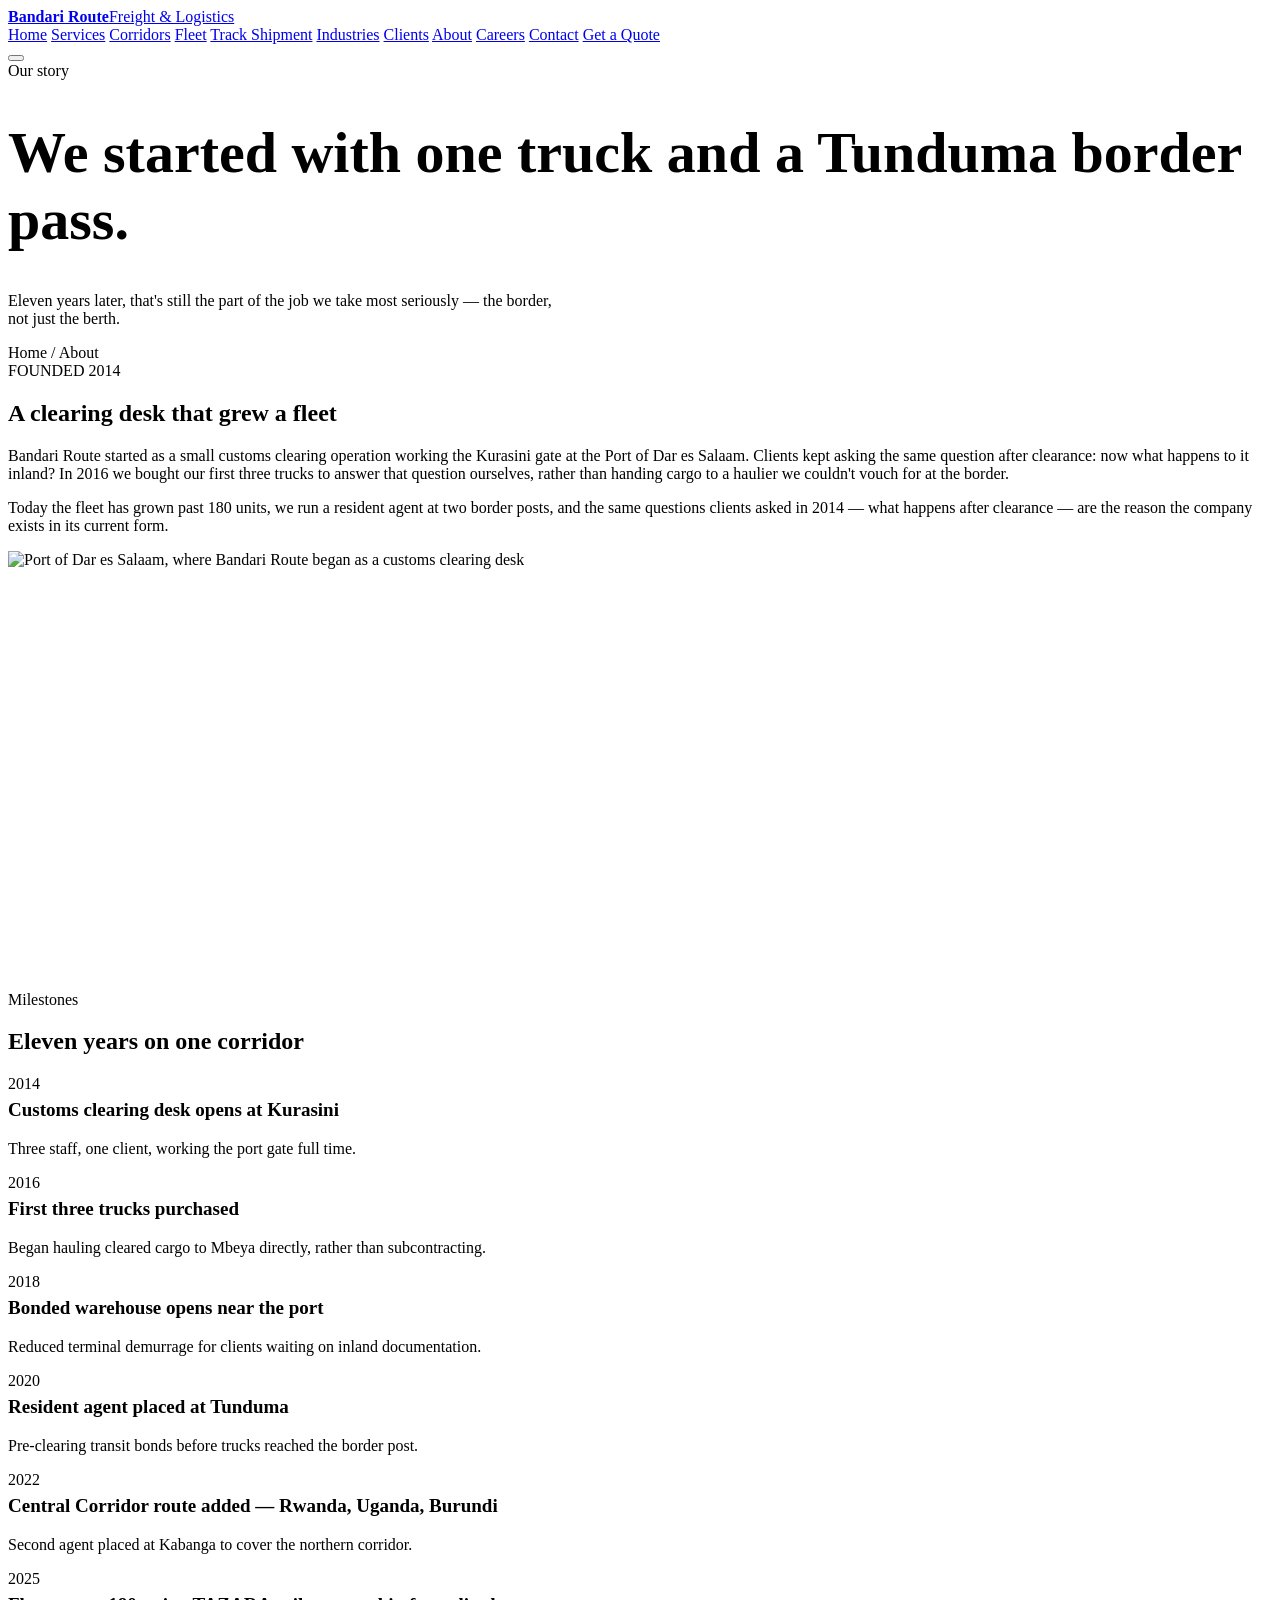
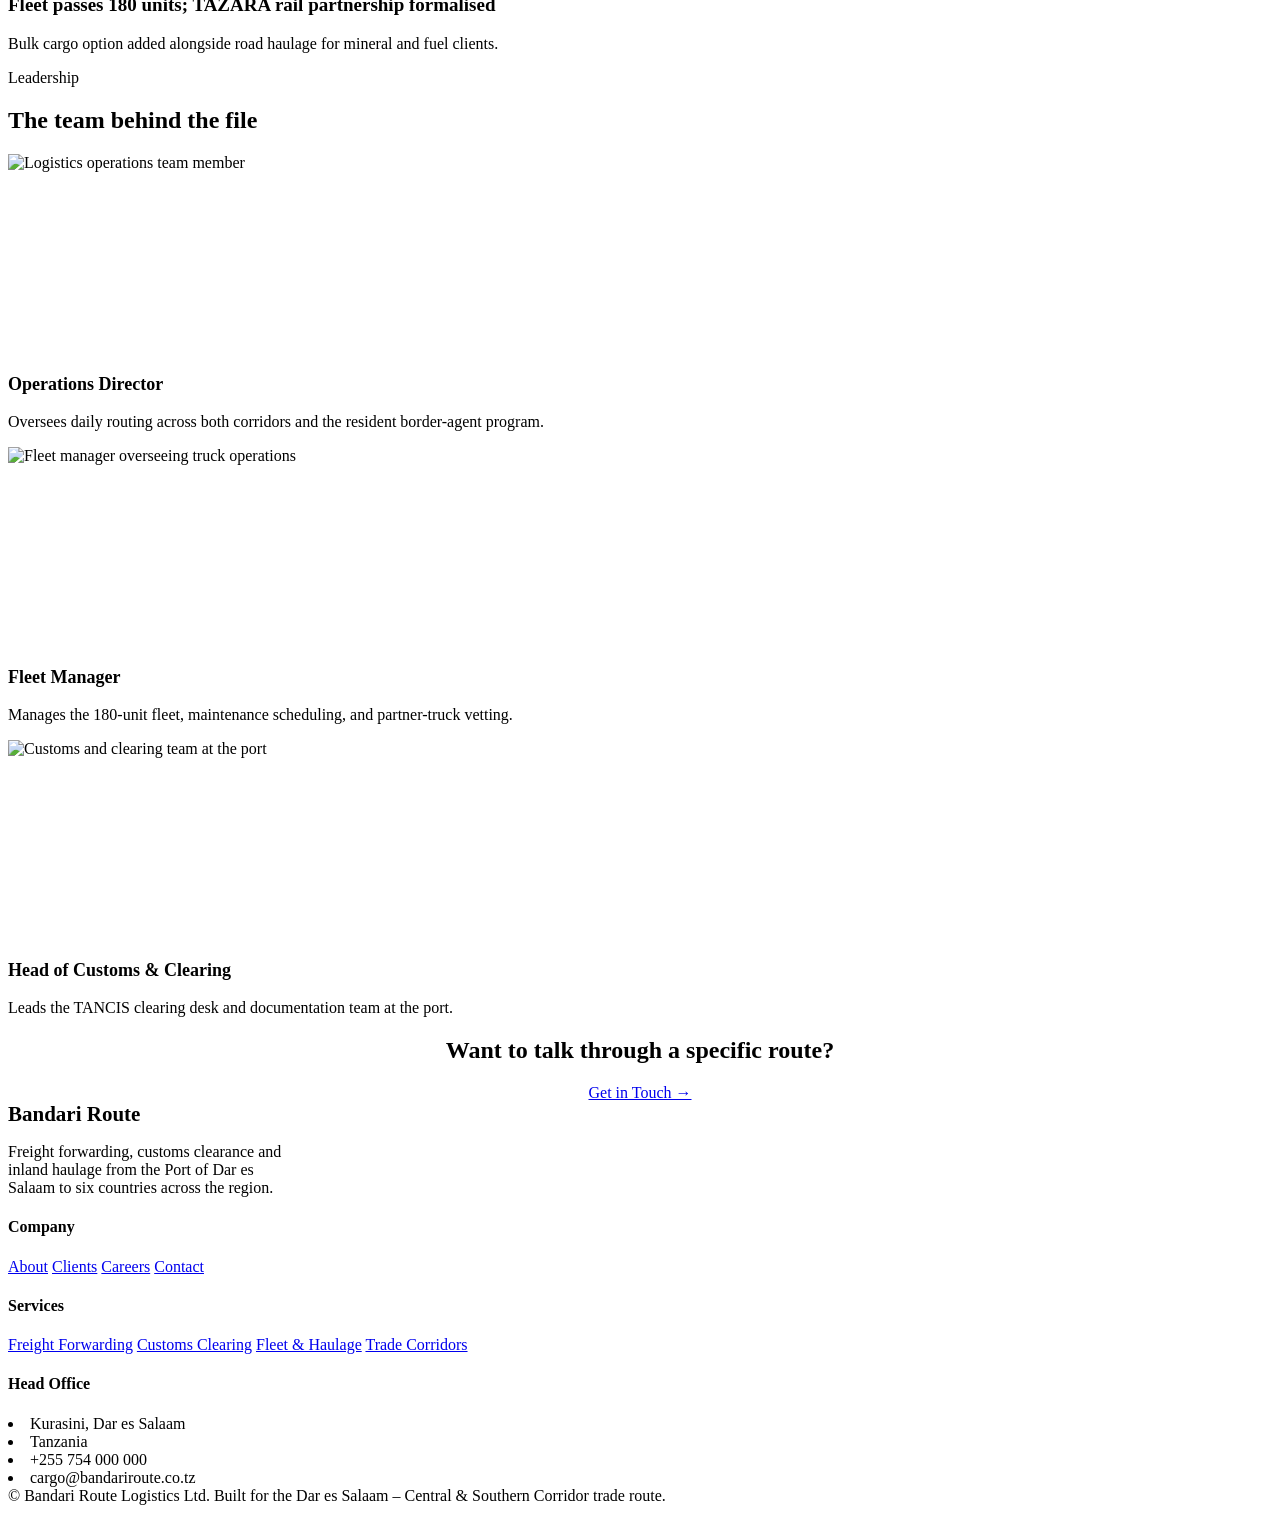
==== about.html @ 2009035c "Add files via upload" ====
<!DOCTYPE html>
<html lang="en">
<head>
<meta charset="UTF-8">
<meta name="viewport" content="width=device-width, initial-scale=1.0">
<title>About — Bandari Route Logistics</title>
<link rel="stylesheet" href="assets/styles.css">
</head>
<body>

<header class="site-nav">
  <div class="wrap nav-inner">
    <a href="index.html" class="logo"><b>Bandari Route</b><span>Freight &amp; Logistics</span></a>
    <nav class="nav-links">
      <a href="index.html">Home</a>
      <a href="services.html">Services</a>
      <a href="corridors.html">Corridors</a>
      <a href="fleet.html">Fleet</a>
      <a href="tracking.html">Track Shipment</a>
      <a href="industries.html">Industries</a>
      <a href="clients.html">Clients</a>
      <a href="about.html">About</a>
      <a href="careers.html">Careers</a>
      <a href="contact.html">Contact</a>
      <a href="contact.html" class="nav-cta">Get a Quote</a>
    </nav>
    <button class="nav-toggle" aria-label="Menu"><span></span><span></span><span></span></button>
  </div>
</header>

<div class="page-head dark">
  <div class="wrap">
    <div class="eyebrow">Our story</div>
    <h1 style="font-size:clamp(34px,5vw,58px);">We started with one truck and a Tunduma border pass.</h1>
    <p class="mt-16" style="max-width:560px;">Eleven years later, that's still the part of the job we take most seriously — the border, not just the berth.</p>
    <div class="crumb">Home <span>/</span> About</div>
  </div>
</div>

<section class="bg-paper">
  <div class="wrap grid-2" style="align-items:center;">
    <div class="reveal">
      <span class="waypoint">FOUNDED 2014</span>
      <h2>A clearing desk that grew a fleet</h2>
      <p class="mt-20">Bandari Route started as a small customs clearing operation working the Kurasini gate at the Port of Dar es Salaam. Clients kept asking the same question after clearance: now what happens to it inland? In 2016 we bought our first three trucks to answer that question ourselves, rather than handing cargo to a haulier we couldn't vouch for at the border.</p>
      <p class="mt-16">Today the fleet has grown past 180 units, we run a resident agent at two border posts, and the same questions clients asked in 2014 — what happens after clearance — are the reason the company exists in its current form.</p>
    </div>
    <div class="reveal photo-frame" style="height:440px;">
      <img src="https://commons.wikimedia.org/wiki/Special:FilePath/Dar-es-salaam%20Port.jpg?width=900" alt="Port of Dar es Salaam, where Bandari Route began as a customs clearing desk">
    </div>
  </div>
</section>

<section class="bg-sand">
  <div class="wrap">
    <div class="section-head reveal">
      <div class="eyebrow">Milestones</div>
      <h2>Eleven years on one corridor</h2>
    </div>
    <div class="tl reveal">
      <div class="tl-item">
        <div class="tl-year">2014</div>
        <h3 style="font-size:19px;margin-top:6px;">Customs clearing desk opens at Kurasini</h3>
        <p class="mt-8 small">Three staff, one client, working the port gate full time.</p>
      </div>
      <div class="tl-item">
        <div class="tl-year">2016</div>
        <h3 style="font-size:19px;margin-top:6px;">First three trucks purchased</h3>
        <p class="mt-8 small">Began hauling cleared cargo to Mbeya directly, rather than subcontracting.</p>
      </div>
      <div class="tl-item">
        <div class="tl-year">2018</div>
        <h3 style="font-size:19px;margin-top:6px;">Bonded warehouse opens near the port</h3>
        <p class="mt-8 small">Reduced terminal demurrage for clients waiting on inland documentation.</p>
      </div>
      <div class="tl-item">
        <div class="tl-year">2020</div>
        <h3 style="font-size:19px;margin-top:6px;">Resident agent placed at Tunduma</h3>
        <p class="mt-8 small">Pre-clearing transit bonds before trucks reached the border post.</p>
      </div>
      <div class="tl-item">
        <div class="tl-year">2022</div>
        <h3 style="font-size:19px;margin-top:6px;">Central Corridor route added — Rwanda, Uganda, Burundi</h3>
        <p class="mt-8 small">Second agent placed at Kabanga to cover the northern corridor.</p>
      </div>
      <div class="tl-item">
        <div class="tl-year">2025</div>
        <h3 style="font-size:19px;margin-top:6px;">Fleet passes 180 units; TAZARA rail partnership formalised</h3>
        <p class="mt-8 small">Bulk cargo option added alongside road haulage for mineral and fuel clients.</p>
      </div>
    </div>
  </div>
</section>

<section class="bg-paper">
  <div class="wrap">
    <div class="section-head reveal">
      <div class="eyebrow">Leadership</div>
      <h2>The team behind the file</h2>
    </div>
    <div class="grid-3">
      <div class="card reveal">
        <div class="photo-frame" style="height:200px;margin-bottom:20px;"><img src="https://commons.wikimedia.org/wiki/Special:FilePath/Workers%20on%20Tazara%20Railway.jpg?width=600" alt="Logistics operations team member"></div>
        <h3 style="font-size:18px;">Operations Director</h3>
        <p class="mt-8 small">Oversees daily routing across both corridors and the resident border-agent program.</p>
      </div>
      <div class="card reveal">
        <div class="photo-frame" style="height:200px;margin-bottom:20px;"><img src="https://commons.wikimedia.org/wiki/Special:FilePath/Trucks%20in%20Tanzania.JPG?width=600" alt="Fleet manager overseeing truck operations"></div>
        <h3 style="font-size:18px;">Fleet Manager</h3>
        <p class="mt-8 small">Manages the 180-unit fleet, maintenance scheduling, and partner-truck vetting.</p>
      </div>
      <div class="card reveal">
        <div class="photo-frame" style="height:200px;margin-bottom:20px;"><img src="https://commons.wikimedia.org/wiki/Special:FilePath/A%20ship%20leaving%20Dar%20es%20salaam%20port.jpg?width=600" alt="Customs and clearing team at the port"></div>
        <h3 style="font-size:18px;">Head of Customs &amp; Clearing</h3>
        <p class="mt-8 small">Leads the TANCIS clearing desk and documentation team at the port.</p>
      </div>
    </div>
  </div>
</section>

<section class="bg-night dark section-tight">
  <div class="wrap" style="text-align:center;">
    <div class="reveal">
      <h2>Want to talk through a specific route?</h2>
      <div class="mt-32"><a href="contact.html" class="btn btn-solid">Get in Touch →</a></div>
    </div>
  </div>
</section>

<footer>
  <div class="wrap">
    <div class="footer-grid">
      <div>
        <b style="color:var(--paper); font-family:var(--display); font-size:21px;">Bandari Route</b>
        <p class="small mt-16" style="max-width:280px;">Freight forwarding, customs clearance and inland haulage from the Port of Dar es Salaam to six countries across the region.</p>
      </div>
      <div>
        <h4>Company</h4>
        <a href="about.html">About</a>
        <a href="clients.html">Clients</a>
        <a href="careers.html">Careers</a>
        <a href="contact.html">Contact</a>
      </div>
      <div>
        <h4>Services</h4>
        <a href="services.html">Freight Forwarding</a>
        <a href="services.html">Customs Clearing</a>
        <a href="fleet.html">Fleet &amp; Haulage</a>
        <a href="corridors.html">Trade Corridors</a>
      </div>
      <div>
        <h4>Head Office</h4>
        <li>Kurasini, Dar es Salaam</li>
        <li>Tanzania</li>
        <li>+255 754 000 000</li>
        <li>cargo@bandariroute.co.tz</li>
      </div>
    </div>
    <div class="footer-bottom">
      <span>© <span class="year"></span> Bandari Route Logistics Ltd.</span>
      <span>Built for the Dar es Salaam – Central &amp; Southern Corridor trade route.</span>
    </div>
  </div>
</footer>

<script src="assets/script.js"></script>
</body>
</html>
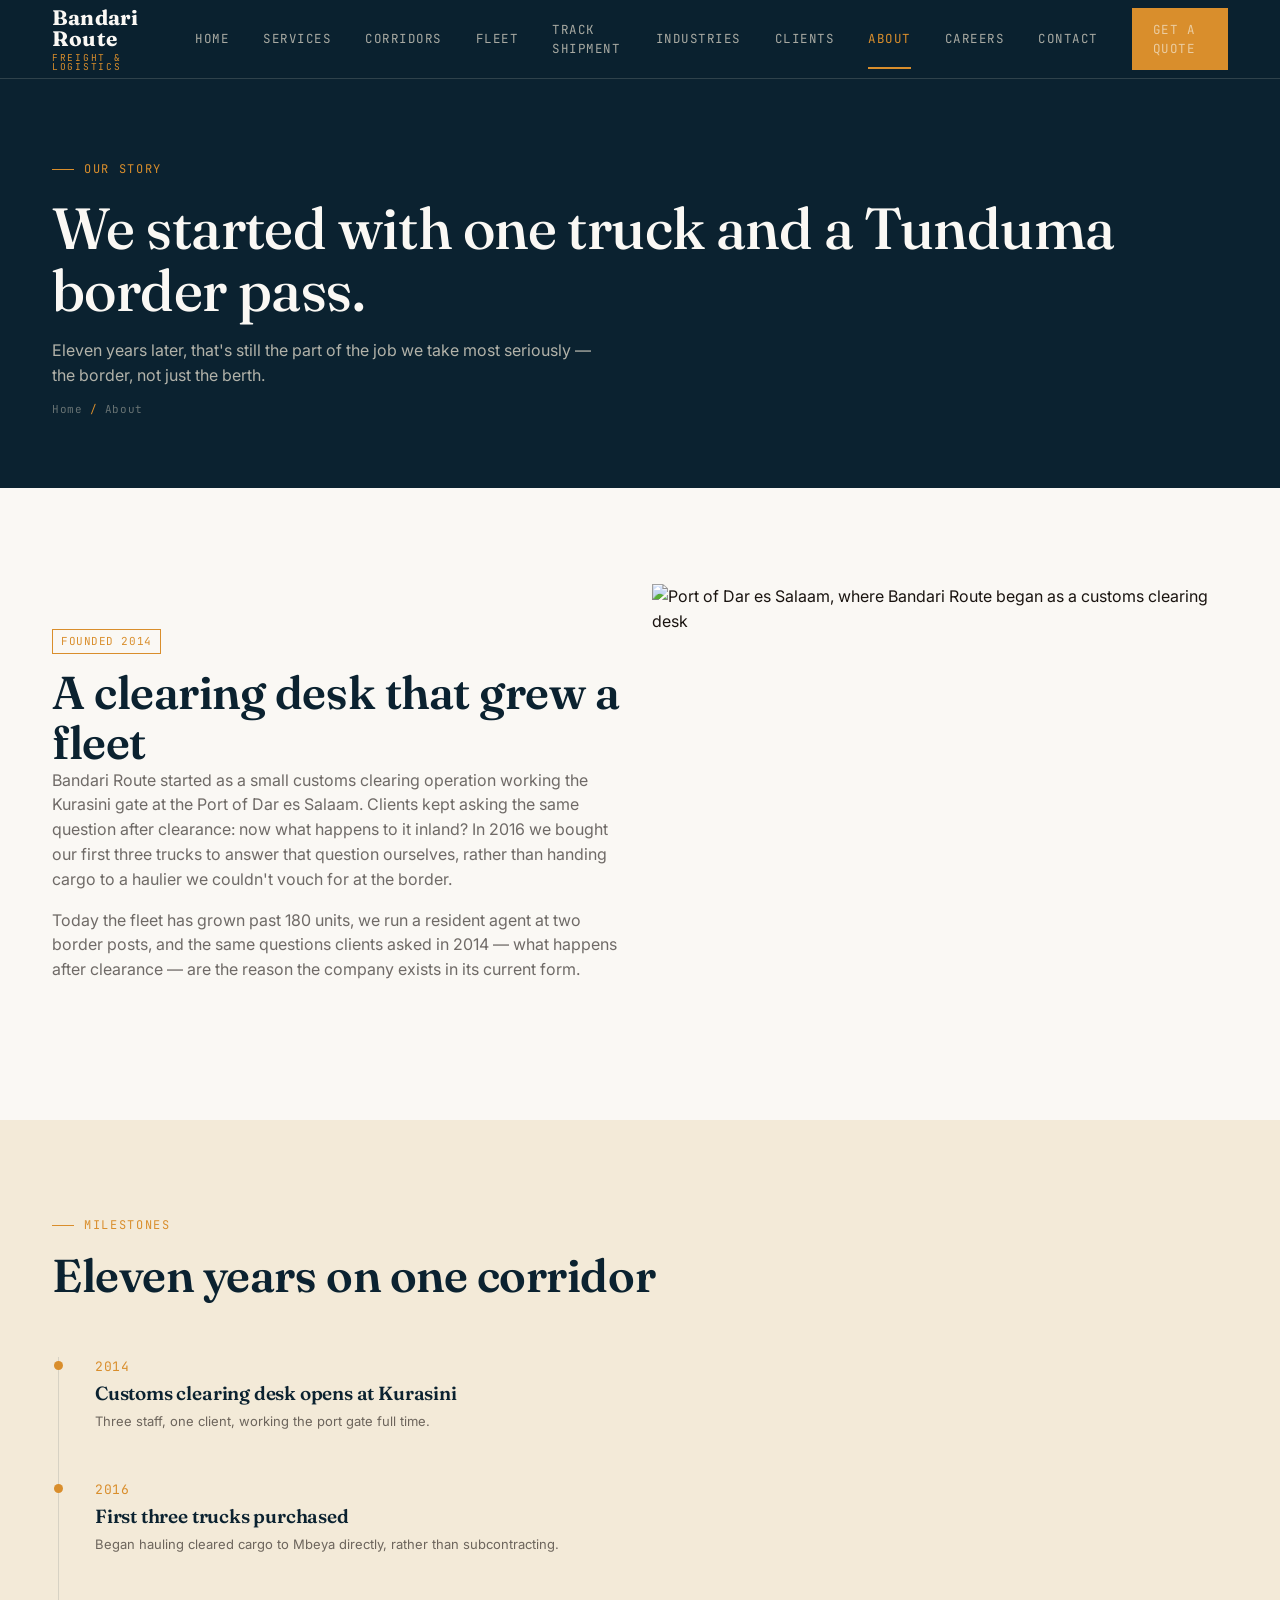
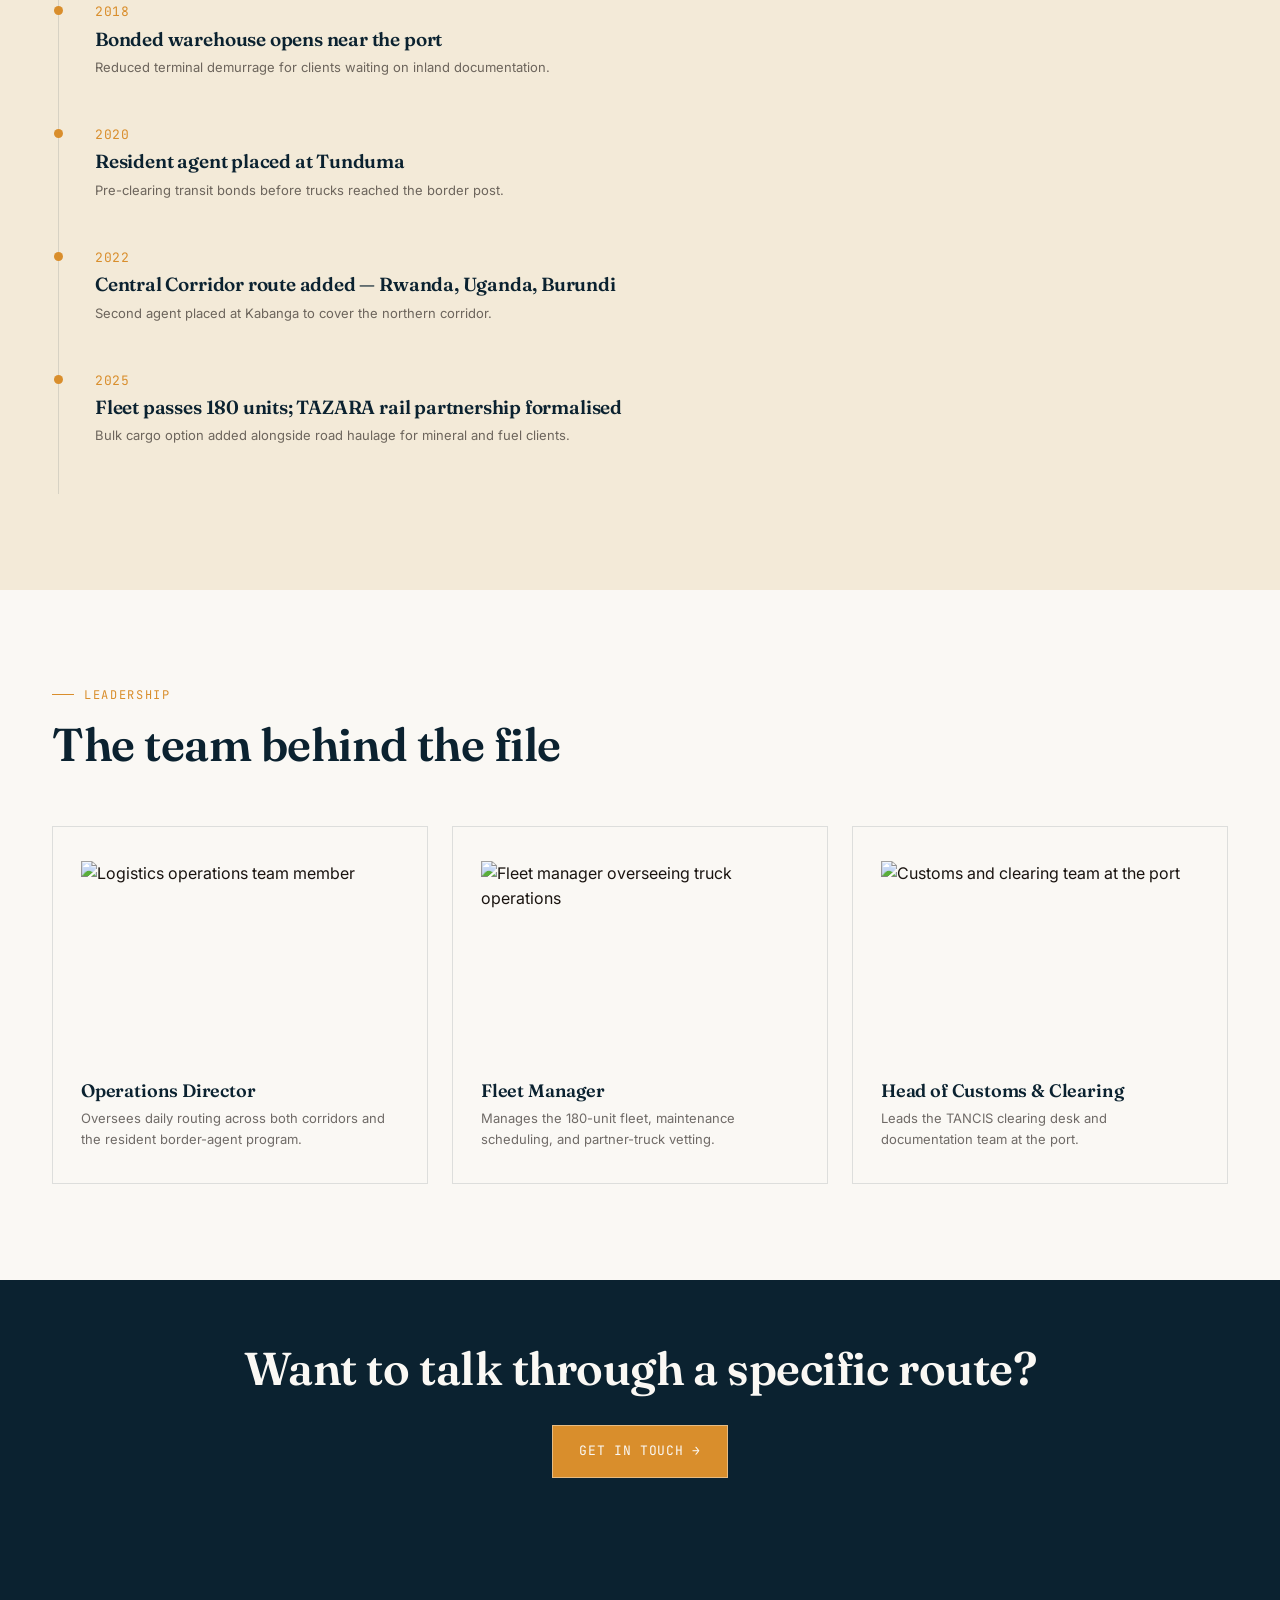
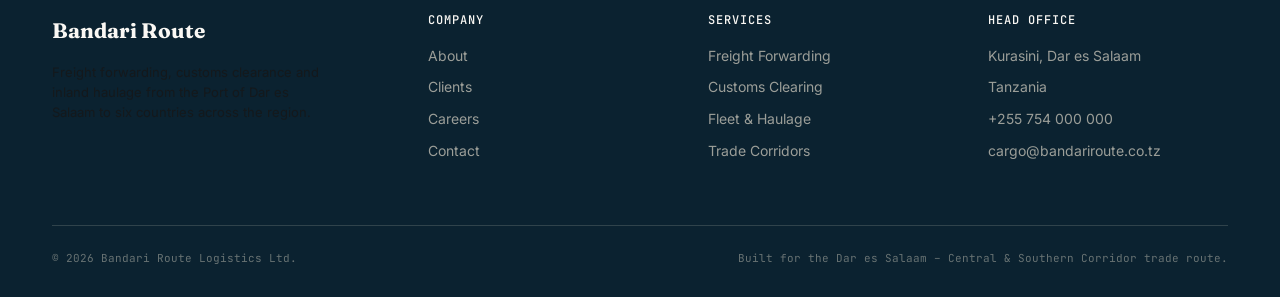
==== commit 36b8040c: "Update stylesheet and script links in about.html" ====
--- a/about.html
+++ b/about.html
@@ -4,7 +4,7 @@
 <meta charset="UTF-8">
 <meta name="viewport" content="width=device-width, initial-scale=1.0">
 <title>About — Bandari Route Logistics</title>
-<link rel="stylesheet" href="assets/styles.css">
+<link rel="stylesheet" href="styles.css">
 </head>
 <body>
 
@@ -163,6 +163,6 @@
   </div>
 </footer>
 
-<script src="assets/script.js"></script>
+<script src="script.js"></script>
 </body>
 </html>
--- a/styles.css
+++ b/styles.css
@@ -0,0 +1,293 @@
+/* ============================================================
+   BANDARI ROUTE — design tokens
+   Palette: night indigo / deep teal / sun ochre / rust / sand
+   ============================================================ */
+
+@import url('https://fonts.googleapis.com/css2?family=Fraunces:opsz,wght,SOFT@9..144,300..700,0..100&family=Inter:wght@400;500;600;700&family=JetBrains+Mono:wght@400;500;600&display=swap');
+
+:root{
+  --night:        #0B2230;
+  --night-2:      #102C3D;
+  --teal:         #0F4C46;
+  --teal-light:   #1C7C74;
+  --ochre:        #D98E2C;
+  --ochre-light:  #F0AC4D;
+  --rust:         #B6491F;
+  --sand:         #F3EAD8;
+  --paper:        #FAF8F4;
+  --ink:          #1A1410;
+  --ink-soft:     rgba(26,20,16,.62);
+  --line:         rgba(11,34,48,.12);
+  --line-dark:    rgba(243,234,216,.16);
+
+  --display: 'Fraunces', serif;
+  --body: 'Inter', sans-serif;
+  --mono: 'JetBrains Mono', monospace;
+
+  --container: 1240px;
+  --radius: 2px;
+}
+
+*{ box-sizing:border-box; margin:0; padding:0; }
+html{ scroll-behavior:smooth; }
+body{
+  font-family:var(--body);
+  color:var(--ink);
+  background:var(--paper);
+  line-height:1.55;
+  -webkit-font-smoothing:antialiased;
+  overflow-x:hidden;
+}
+img{ max-width:100%; display:block; }
+a{ color:inherit; text-decoration:none; }
+ul{ list-style:none; }
+
+@media (prefers-reduced-motion: reduce){
+  *{ animation-duration:.01ms !important; animation-iteration-count:1 !important; transition-duration:.01ms !important; scroll-behavior:auto !important; }
+}
+
+.wrap{ max-width:var(--container); margin:0 auto; padding:0 32px; }
+@media (max-width:768px){ .wrap{ padding:0 20px; } }
+
+.eyebrow{
+  font-family:var(--mono);
+  font-size:12px;
+  letter-spacing:.14em;
+  text-transform:uppercase;
+  color:var(--ochre);
+  display:flex; align-items:center; gap:10px;
+}
+.eyebrow::before{ content:''; width:22px; height:1px; background:var(--ochre); display:inline-block; }
+
+h1,h2,h3,h4{ font-family:var(--display); font-weight:600; letter-spacing:-.01em; color:var(--night); line-height:1.08; }
+.dark h1,.dark h2,.dark h3,.dark h4{ color:var(--paper); }
+
+h1{ font-size:clamp(40px,6.4vw,84px); font-weight:500; }
+h2{ font-size:clamp(30px,3.6vw,48px); }
+h3{ font-size:clamp(20px,2.2vw,26px); }
+
+p{ color:var(--ink-soft); }
+.dark p{ color:rgba(243,234,216,.72); }
+
+.btn{
+  font-family:var(--mono);
+  font-size:13px;
+  letter-spacing:.05em;
+  text-transform:uppercase;
+  display:inline-flex; align-items:center; gap:10px;
+  padding:15px 26px;
+  border:1px solid var(--night);
+  color:var(--night);
+  background:transparent;
+  cursor:pointer;
+  transition:.25s ease;
+  white-space:nowrap;
+}
+.btn:hover{ background:var(--night); color:var(--paper); }
+.btn-solid{ background:var(--ochre); border-color:var(--ochre); color:var(--night); }
+.btn-solid:hover{ background:var(--ochre-light); border-color:var(--ochre-light); color:var(--night); }
+.dark .btn{ border-color:rgba(243,234,216,.5); color:var(--paper); }
+.dark .btn:hover{ background:var(--paper); color:var(--night); }
+
+/* ============================ NAV ============================ */
+header.site-nav{
+  position:fixed; top:0; left:0; right:0; z-index:100;
+  background:rgba(11,34,48,.92);
+  backdrop-filter:blur(10px);
+  border-bottom:1px solid var(--line-dark);
+}
+.nav-inner{ display:flex; align-items:center; justify-content:space-between; height:78px; }
+.logo{ display:flex; flex-direction:column; line-height:1; }
+.logo b{ font-family:var(--display); font-size:21px; color:var(--paper); letter-spacing:.01em; }
+.logo span{ font-family:var(--mono); font-size:9.5px; letter-spacing:.18em; color:var(--ochre); text-transform:uppercase; margin-top:4px; }
+.nav-links{ display:flex; gap:34px; align-items:center; }
+.nav-links a{
+  font-family:var(--mono); font-size:12.5px; letter-spacing:.04em; text-transform:uppercase;
+  color:rgba(243,234,216,.68);
+  transition:.2s;
+  position:relative;
+}
+.nav-links a:hover, .nav-links a.active{ color:var(--ochre); }
+.nav-links a.active::after{ content:''; position:absolute; bottom:-20px; left:0; right:0; height:2px; background:var(--ochre); }
+.nav-cta{
+  font-family:var(--mono); font-size:12px; letter-spacing:.05em; text-transform:uppercase;
+  padding:11px 20px; background:var(--ochre); color:var(--night); border:1px solid var(--ochre);
+}
+.nav-toggle{ display:none; flex-direction:column; gap:5px; cursor:pointer; background:none; border:none; }
+.nav-toggle span{ width:24px; height:2px; background:var(--paper); }
+
+@media (max-width:980px){
+  .nav-links{
+    position:fixed; top:78px; left:0; right:0; bottom:0;
+    background:var(--night); flex-direction:column; align-items:flex-start;
+    padding:36px 28px; gap:26px; transform:translateX(100%); transition:.3s ease;
+    overflow-y:auto;
+  }
+  .nav-links.open{ transform:translateX(0); }
+  .nav-links a{ font-size:16px; }
+  .nav-toggle{ display:flex; }
+  .nav-cta{ display:none; }
+}
+
+/* ============================ HERO ============================ */
+.hero{
+  background:linear-gradient(180deg, var(--night) 0%, var(--night-2) 100%);
+  padding:170px 0 0;
+  position:relative;
+}
+.hero-grid{ display:grid; grid-template-columns:1.1fr .9fr; gap:60px; align-items:end; padding-bottom:64px; }
+@media (max-width:980px){ .hero-grid{ grid-template-columns:1fr; padding-bottom:40px; } }
+.hero-kicker{ color:var(--paper); }
+.hero h1{ margin-top:22px; max-width:620px; }
+.hero h1 em{ font-style:italic; color:var(--ochre-light); }
+.hero-sub{ max-width:420px; margin-top:22px; color:rgba(243,234,216,.7); font-size:16px; }
+.hero-actions{ display:flex; gap:14px; margin-top:34px; flex-wrap:wrap; }
+.hero-photo{ position:relative; }
+.hero-photo img{ width:100%; height:420px; object-fit:cover; filter:saturate(1.05) contrast(1.03); }
+.hero-photo::after{ content:''; position:absolute; inset:0; box-shadow:inset 0 -60px 60px -20px rgba(11,34,48,.7); }
+.hero-tag{
+  position:absolute; left:18px; bottom:18px; background:rgba(11,34,48,.85); backdrop-filter:blur(6px);
+  padding:10px 14px; font-family:var(--mono); font-size:11px; color:var(--sand); letter-spacing:.04em;
+  border-left:2px solid var(--ochre);
+}
+
+/* ===================== SIGNATURE: CORRIDOR BAR ===================== */
+.corridor{ background:var(--night-2); border-top:1px solid var(--line-dark); border-bottom:1px solid var(--line-dark); padding:30px 0; overflow:hidden; }
+.corridor-track{ display:flex; align-items:center; position:relative; }
+.corridor-line{ position:absolute; left:0; right:0; top:50%; height:1px; background:rgba(243,234,216,.18); }
+.corridor-fill{ position:absolute; left:0; top:50%; height:1px; background:var(--ochre); width:0%; transition:width 1.8s cubic-bezier(.4,0,.2,1); }
+.corridor-stops{ display:flex; justify-content:space-between; width:100%; position:relative; }
+.cstop{ display:flex; flex-direction:column; align-items:center; gap:9px; flex:1; text-align:center; }
+.cstop .dot{ width:9px; height:9px; border-radius:50%; background:var(--night); border:2px solid rgba(243,234,216,.35); z-index:2; transition:.4s; }
+.cstop.origin .dot{ background:var(--ochre); border-color:var(--ochre); width:11px; height:11px; }
+.cstop .city{ font-family:var(--mono); font-size:11px; letter-spacing:.04em; color:var(--paper); text-transform:uppercase; }
+.cstop .km{ font-family:var(--mono); font-size:10px; color:rgba(243,234,216,.45); }
+.corridor.in-view .dot{ background:var(--ochre); border-color:var(--ochre); }
+.corridor.in-view .corridor-fill{ width:100%; }
+
+@media (max-width:768px){
+  .corridor-stops{ overflow-x:auto; gap:30px; padding-bottom:6px; }
+  .cstop{ min-width:74px; }
+}
+
+/* ============================ SECTIONS ============================ */
+section{ padding:96px 0; }
+.section-tight{ padding:64px 0; }
+.section-head{ max-width:640px; margin-bottom:56px; }
+.section-head h2{ margin-top:16px; }
+.bg-sand{ background:var(--sand); }
+.bg-night{ background:var(--night); }
+.bg-teal{ background:var(--teal); }
+.bg-paper{ background:var(--paper); }
+
+/* waypoint marker (replaces generic 01/02/03 — these are literal route markers) */
+.waypoint{
+  font-family:var(--mono); font-size:11px; color:var(--ochre); letter-spacing:.05em;
+  border:1px solid var(--ochre); padding:3px 8px; display:inline-block; margin-bottom:14px;
+}
+
+/* card */
+.card{ background:var(--paper); border:1px solid var(--line); padding:34px 28px; transition:.3s; }
+.card:hover{ border-color:var(--ochre); transform:translateY(-4px); }
+.dark .card{ background:var(--night-2); border-color:var(--line-dark); }
+.dark .card:hover{ border-color:var(--ochre); }
+
+.grid-3{ display:grid; grid-template-columns:repeat(3,1fr); gap:24px; }
+.grid-2{ display:grid; grid-template-columns:1fr 1fr; gap:24px; }
+.grid-4{ display:grid; grid-template-columns:repeat(4,1fr); gap:20px; }
+@media (max-width:980px){ .grid-3,.grid-4{ grid-template-columns:1fr 1fr; } .grid-2{ grid-template-columns:1fr; } }
+@media (max-width:620px){ .grid-3,.grid-4{ grid-template-columns:1fr; } }
+
+.stat{ border-top:2px solid var(--ochre); padding-top:16px; }
+.stat .num{ font-family:var(--display); font-size:46px; color:var(--night); }
+.dark .stat .num{ color:var(--paper); }
+.stat .lbl{ font-family:var(--mono); font-size:11.5px; color:var(--ink-soft); letter-spacing:.03em; text-transform:uppercase; margin-top:6px; }
+.dark .stat .lbl{ color:rgba(243,234,216,.55); }
+
+.photo-frame{ position:relative; overflow:hidden; }
+.photo-frame img{ width:100%; height:100%; object-fit:cover; transition:transform .6s ease; }
+.photo-frame:hover img{ transform:scale(1.05); }
+.photo-cap{ font-family:var(--mono); font-size:10.5px; color:var(--ink-soft); margin-top:10px; letter-spacing:.02em; }
+
+/* reveal on scroll */
+.reveal{ opacity:0; transform:translateY(22px); transition:opacity .7s ease, transform .7s ease; }
+.reveal.in{ opacity:1; transform:none; }
+
+/* divider */
+.hr{ height:1px; background:var(--line); margin:0; }
+.dark .hr, .bg-night .hr, .bg-teal .hr{ background:var(--line-dark); }
+
+/* table-ish list */
+.dl{ border-top:1px solid var(--line); }
+.dl-row{ display:flex; justify-content:space-between; gap:20px; padding:18px 0; border-bottom:1px solid var(--line); }
+.dl-row .k{ font-family:var(--mono); font-size:12px; color:var(--ink-soft); text-transform:uppercase; letter-spacing:.04em; }
+
+/* pill */
+.pill{ font-family:var(--mono); font-size:10.5px; letter-spacing:.04em; text-transform:uppercase; padding:4px 10px; border:1px solid var(--line); color:var(--ink-soft); }
+.dark .pill{ border-color:var(--line-dark); color:rgba(243,234,216,.6); }
+
+/* FOOTER */
+footer{ background:var(--night); padding:72px 0 30px; }
+.footer-grid{ display:grid; grid-template-columns:1.4fr 1fr 1fr 1fr; gap:40px; }
+@media (max-width:768px){ .footer-grid{ grid-template-columns:1fr 1fr; } }
+.footer-grid h4{ color:var(--paper); font-family:var(--mono); font-size:12px; letter-spacing:.08em; text-transform:uppercase; margin-bottom:18px; font-weight:500; }
+.footer-grid a, .footer-grid li{ color:rgba(243,234,216,.62); font-size:14px; margin-bottom:10px; display:block; }
+.footer-grid a:hover{ color:var(--ochre); }
+.footer-bottom{ display:flex; justify-content:space-between; align-items:center; margin-top:54px; padding-top:24px; border-top:1px solid var(--line-dark); font-family:var(--mono); font-size:11px; color:rgba(243,234,216,.4); flex-wrap:wrap; gap:10px; }
+
+/* form */
+.form-row{ display:grid; grid-template-columns:1fr 1fr; gap:18px; margin-bottom:18px; }
+@media (max-width:620px){ .form-row{ grid-template-columns:1fr; } }
+.field label{ display:block; font-family:var(--mono); font-size:11px; letter-spacing:.05em; text-transform:uppercase; color:var(--ink-soft); margin-bottom:8px; }
+.dark .field label{ color:rgba(243,234,216,.55); }
+.field input, .field select, .field textarea{
+  width:100%; background:transparent; border:1px solid var(--line); padding:13px 14px;
+  font-family:var(--body); font-size:14px; color:var(--ink); outline:none; transition:.2s;
+}
+.dark .field input, .dark .field select, .dark .field textarea{ border-color:var(--line-dark); color:var(--paper); }
+.field input:focus, .field select:focus, .field textarea:focus{ border-color:var(--ochre); }
+.field textarea{ resize:vertical; min-height:120px; }
+
+/* page header (sub pages) */
+.page-head{ background:var(--night); padding:160px 0 70px; }
+.page-head .eyebrow{ margin-bottom:18px; }
+.crumb{ font-family:var(--mono); font-size:11px; color:rgba(243,234,216,.4); letter-spacing:.05em; margin-top:14px; }
+.crumb span{ color:var(--ochre); }
+
+/* tracking widget */
+.track-box{ background:var(--night-2); border:1px solid var(--line-dark); padding:40px; }
+.track-input{ display:flex; gap:12px; flex-wrap:wrap; }
+.track-input input{ flex:1; min-width:220px; background:transparent; border:1px solid var(--line-dark); padding:16px; font-family:var(--mono); color:var(--paper); font-size:14px; }
+.track-result{ margin-top:34px; display:none; }
+.track-result.show{ display:block; }
+.tstep{ display:flex; gap:16px; padding:16px 0; border-bottom:1px solid var(--line-dark); align-items:flex-start; }
+.tstep .dot2{ width:10px; height:10px; border-radius:50%; background:var(--ochre); margin-top:5px; flex-shrink:0; }
+.tstep .dot2.pending{ background:rgba(243,234,216,.25); }
+.tstep h5{ font-family:var(--mono); color:var(--paper); font-size:13px; letter-spacing:.03em; text-transform:uppercase; }
+.tstep p{ font-size:13px; margin-top:4px; }
+
+/* logos strip */
+.logo-strip{ display:flex; flex-wrap:wrap; gap:36px; align-items:center; justify-content:space-between; }
+.logo-strip span{ font-family:var(--mono); font-size:13px; letter-spacing:.08em; text-transform:uppercase; color:var(--ink-soft); opacity:.55; }
+
+/* quote / testimonial */
+.quote{ font-family:var(--display); font-size:clamp(20px,2.6vw,30px); font-style:italic; color:var(--night); line-height:1.4; max-width:780px; }
+.dark .quote{ color:var(--paper); }
+.quote-by{ font-family:var(--mono); font-size:12px; text-transform:uppercase; letter-spacing:.04em; margin-top:22px; color:var(--ink-soft); }
+
+/* timeline (about) */
+.tl{ border-left:1px solid var(--line); margin-left:6px; }
+.tl-item{ position:relative; padding:0 0 48px 36px; }
+.tl-item::before{ content:''; position:absolute; left:-5px; top:4px; width:9px; height:9px; border-radius:50%; background:var(--ochre); }
+.tl-year{ font-family:var(--mono); font-size:13px; color:var(--ochre); letter-spacing:.04em; }
+
+/* job listing */
+.job{ display:flex; justify-content:space-between; align-items:center; padding:26px 0; border-bottom:1px solid var(--line); gap:20px; flex-wrap:wrap; }
+.job h4{ font-weight:500; }
+.job .meta{ display:flex; gap:14px; margin-top:6px; flex-wrap:wrap; }
+
+/* utility */
+.mt-8{margin-top:8px;} .mt-12{margin-top:12px;} .mt-16{margin-top:16px;} .mt-24{margin-top:24px;} .mt-32{margin-top:32px;} .mt-48{margin-top:48px;} .mt-64{margin-top:64px;}
+.flex{display:flex;} .items-center{align-items:center;} .gap-12{gap:12px;} .gap-20{gap:20px;}
+.text-right{text-align:right;}
+.small{ font-size:13px; }
